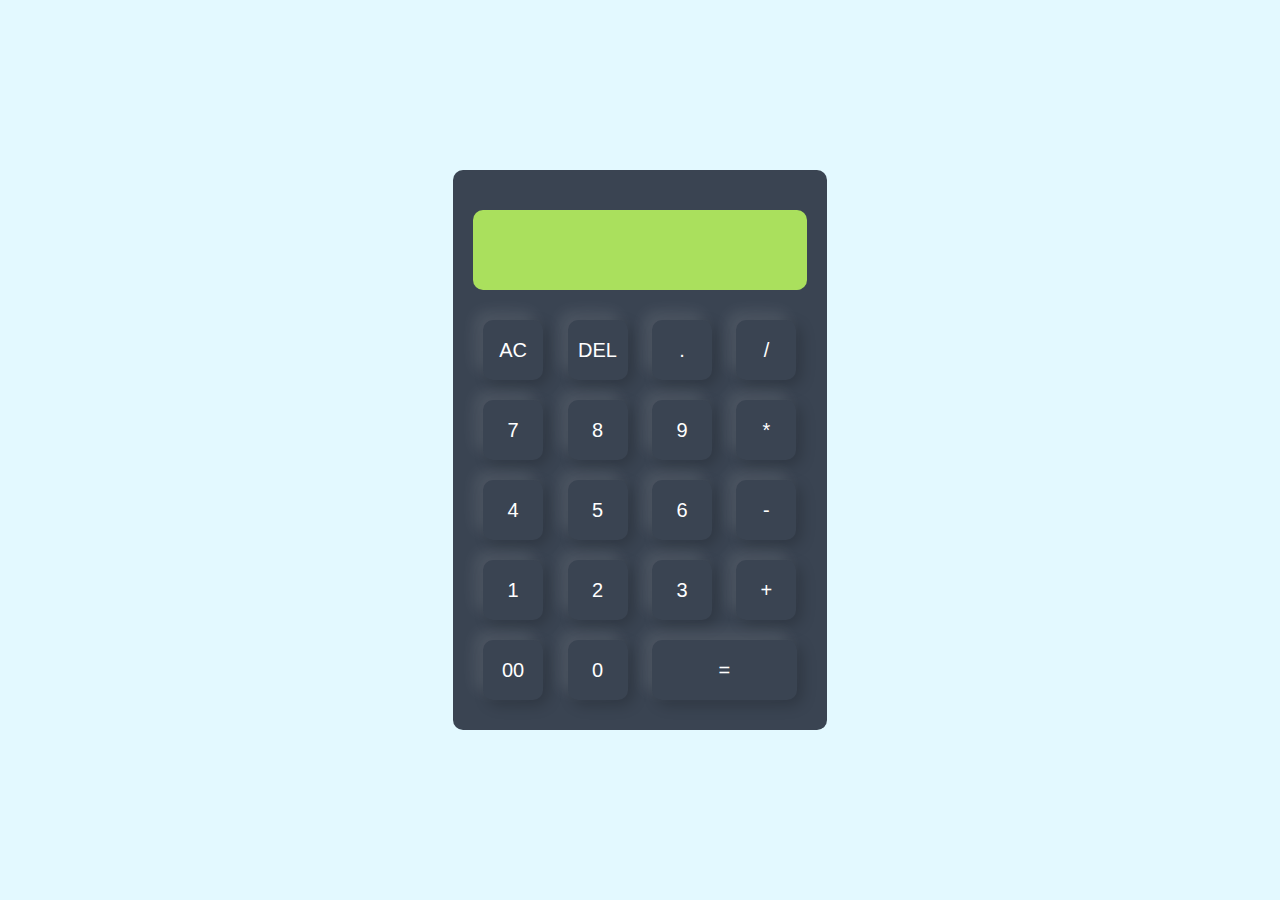
==== Application 2 Calculator/index.html @ 85a52c1a "These are code snippets of the first and second project" ====
<!DOCTYPE html>
<html lang="en">
<head>
    <meta charset="UTF-8">
    <meta name="viewport" content="width=device-width, initial-scale=1.0">
    <title>Document</title>
    <link rel="stylesheet" href = "calcuStyle.css">
</head>
<body>

    <div class="container">
        <div class="calculator">
            <form>
               <div id = "display" class = "display">
                    <input type="text" name = "display">
                </div> 
                <div>
                    <input type="button" value = "AC" onclick="display.value = '' ">
                    <input type="button" value = "DEL" onclick="display.value = display.value.toString().slice(0, -1) ">
                    <input type="button" value = "." onclick="display.value += '.' ">
                    <input type="button" value = "/" onclick="display.value += '/' ">
                </div>
                <div>
                    <input type="button" value = "7" onclick="display.value += '7' ">
                    <input type="button" value = "8" onclick="display.value += '8' ">
                    <input type="button" value = "9" onclick="display.value += '9' ">
                    <input type="button" value = "*" onclick="display.value += '*' ">
                </div>
                <div>
                    <input type="button" value = "4" onclick="display.value += '4' ">
                    <input type="button" value = "5" onclick="display.value += '5' ">
                    <input type="button" value = "6" onclick="display.value += '6' ">
                    <input type="button" value = "-" onclick="display.value += '-' ">
                </div>
                <div>
                    <input type="button" value = "1" onclick="display.value += '1' ">
                    <input type="button" value = "2" onclick="display.value += '2' ">
                    <input type="button" value = "3" onclick="display.value += '3' "> 
                    <input type="button" value = "+" onclick="display.value += '+' ">
                </div>
                <div>
                    <input type="button" value = "00" onclick="display.value += '00' ">
                    <input type="button" value = "0" onclick="display.value += '0' ">
                    <input type="button" value = "=" class = "equals" onclick = "display.value = eval(display.value)">
                </div>
            </form>
        </div>
    </div>
    <script src="calcuScript.js"></script>
</body>
</html>
---- Application 2 Calculator/calcuStyle.css ----
@import url('https://fonts.cdnfonts.com/css/alarm-clock');

*{
    margin:0;
    padding: 0;
    font-family: 'Poppins', sans-serif;
    box-sizing: border-box;
}

.container{
    width: 100%;
    height: 100vh;
    background: #e3f9ff;
    display: flex;
    align-items: center;
    justify-content: center;
}
.calculator{
    background: #3a4452;
    padding: 20px;
    border-radius: 10px;
}

.calculator form input{
    border: 0;
    outline: 0;
    width: 60px;
    height: 60px;
    border-radius: 10px;
    box-shadow: -8px -8px 15px rgba(255, 255, 255, 0.1), 5px 5px 15px rgba(0, 0, 0, 0.2);
    background: transparent;
    font-size: 20px;
    color: #fff;
    cursor: pointer;
    margin: 10px;
}

form .display{
    display: flex;
    justify-content: flex-end;
    margin: 20px 0;
    background-color: #AAE05D;
    border-radius: 10px;
}

form .display input{
        font-family: 'alarm clock';
    text-align: right;
    flex: 1;
    font-size: 45px;
    box-shadow: none;
}

form input.equals{
    width: 145px;
}
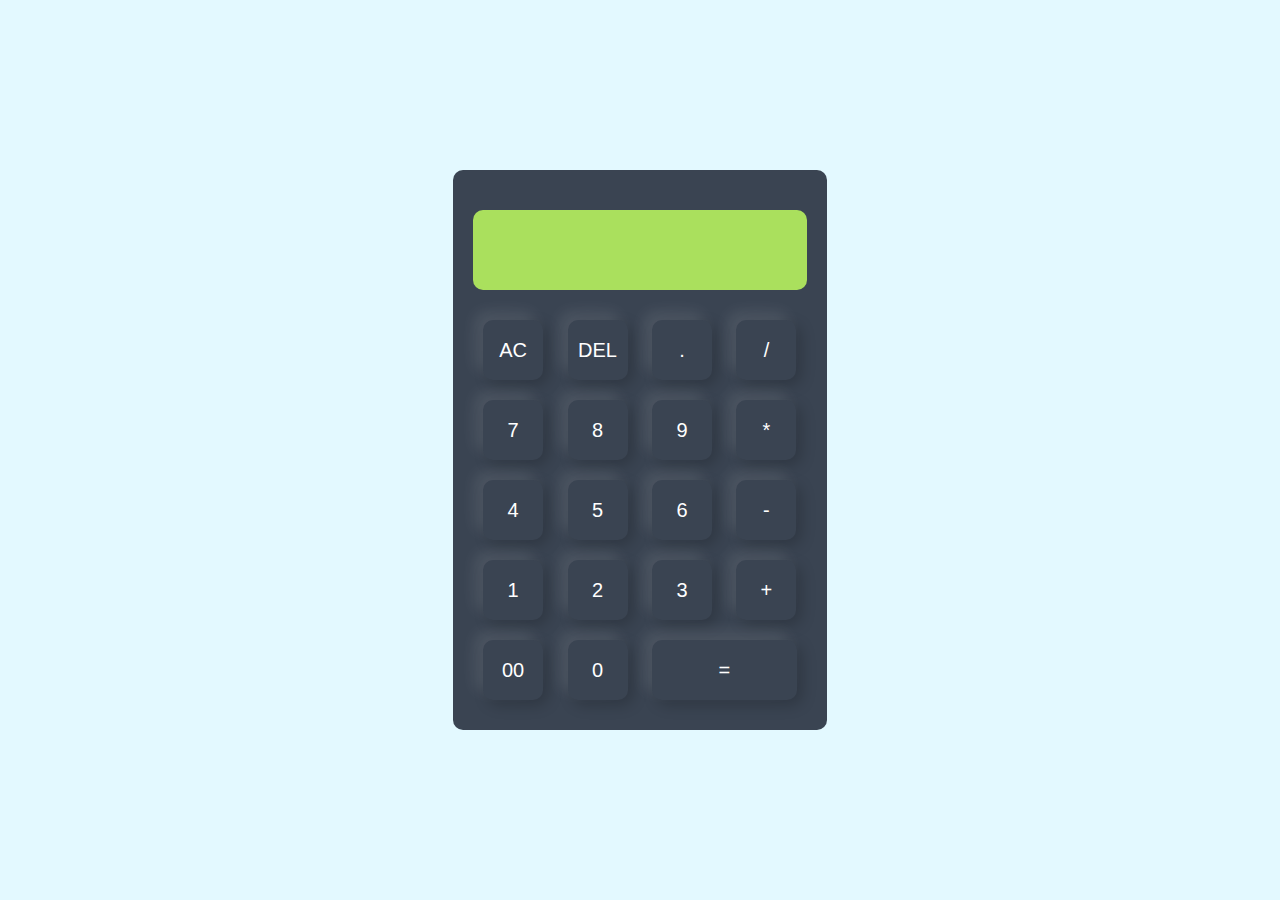
==== commit f55fa73a: "Update index.html" ====
--- a/Application 2 Calculator/index.html
+++ b/Application 2 Calculator/index.html
@@ -8,44 +8,48 @@
 </head>
 <body>
 
-    <div class="container">
+<audio id = "click" src="/Click - Sound Effect (HD).mp3"></audio>
+
+<div class="container">
+    <div class="calcuBorder">
         <div class="calculator">
             <form>
                <div id = "display" class = "display">
                     <input type="text" name = "display">
                 </div> 
                 <div>
-                    <input type="button" value = "AC" onclick="display.value = '' ">
-                    <input type="button" value = "DEL" onclick="display.value = display.value.toString().slice(0, -1) ">
-                    <input type="button" value = "." onclick="display.value += '.' ">
-                    <input type="button" value = "/" onclick="display.value += '/' ">
+                    <input type="button" value = "AC" onclick="clickSound(); display.value = '' " >
+                    <input type="button" value = "DEL" onclick="clickSound(); display.value = display.value.toString().slice(0, -1)" onclick = "clickSound()">
+                    <input type="button" value = "." onclick="clickSound(); display.value += '.' " >
+                    <input type="button" value = "/" onclick="clickSound(); display.value += '/' " onclick = "clickSound()">
                 </div>
                 <div>
-                    <input type="button" value = "7" onclick="display.value += '7' ">
-                    <input type="button" value = "8" onclick="display.value += '8' ">
-                    <input type="button" value = "9" onclick="display.value += '9' ">
-                    <input type="button" value = "*" onclick="display.value += '*' ">
+                    <input type="button" value = "7" onclick="clickSound(); display.value += '7' "> 
+                    <input type="button" value = "8" onclick="clickSound(); display.value += '8' ">
+                    <input type="button" value = "9" onclick="clickSound(); display.value += '9' ">
+                    <input type="button" value = "*" onclick="clickSound(); display.value += '*' ">
                 </div>
                 <div>
-                    <input type="button" value = "4" onclick="display.value += '4' ">
-                    <input type="button" value = "5" onclick="display.value += '5' ">
-                    <input type="button" value = "6" onclick="display.value += '6' ">
-                    <input type="button" value = "-" onclick="display.value += '-' ">
+                    <input type="button" value = "4" onclick="clickSound(); display.value += '4' ">
+                    <input type="button" value = "5" onclick="clickSound(); display.value += '5' ">
+                    <input type="button" value = "6" onclick="clickSound(); display.value += '6' ">
+                    <input type="button" value = "-" onclick="clickSound(); display.value += '-' ">
                 </div>
                 <div>
-                    <input type="button" value = "1" onclick="display.value += '1' ">
-                    <input type="button" value = "2" onclick="display.value += '2' ">
-                    <input type="button" value = "3" onclick="display.value += '3' "> 
-                    <input type="button" value = "+" onclick="display.value += '+' ">
+                    <input type="button" value = "1" onclick="clickSound(); display.value += '1' ">
+                    <input type="button" value = "2" onclick="clickSound(); display.value += '2' ">
+                    <input type="button" value = "3" onclick="clickSound(); display.value += '3' "> 
+                    <input type="button" value = "+" onclick="clickSound(); display.value += '+' ">
                 </div>
                 <div>
-                    <input type="button" value = "00" onclick="display.value += '00' ">
-                    <input type="button" value = "0" onclick="display.value += '0' ">
-                    <input type="button" value = "=" class = "equals" onclick = "display.value = eval(display.value)">
+                    <input type="button" value = "00" onclick="clickSound(); display.value += '00' ">
+                    <input type="button" value = "0" onclick="clickSound(); display.value += '0' ">
+                    <input type="button" value = "=" class = "equals" onclick = "clickSound(); display.value = eval(display.value)">
                 </div>
             </form>
         </div>
     </div>
+</div>
     <script src="calcuScript.js"></script>
 </body>
-</html>+</html>
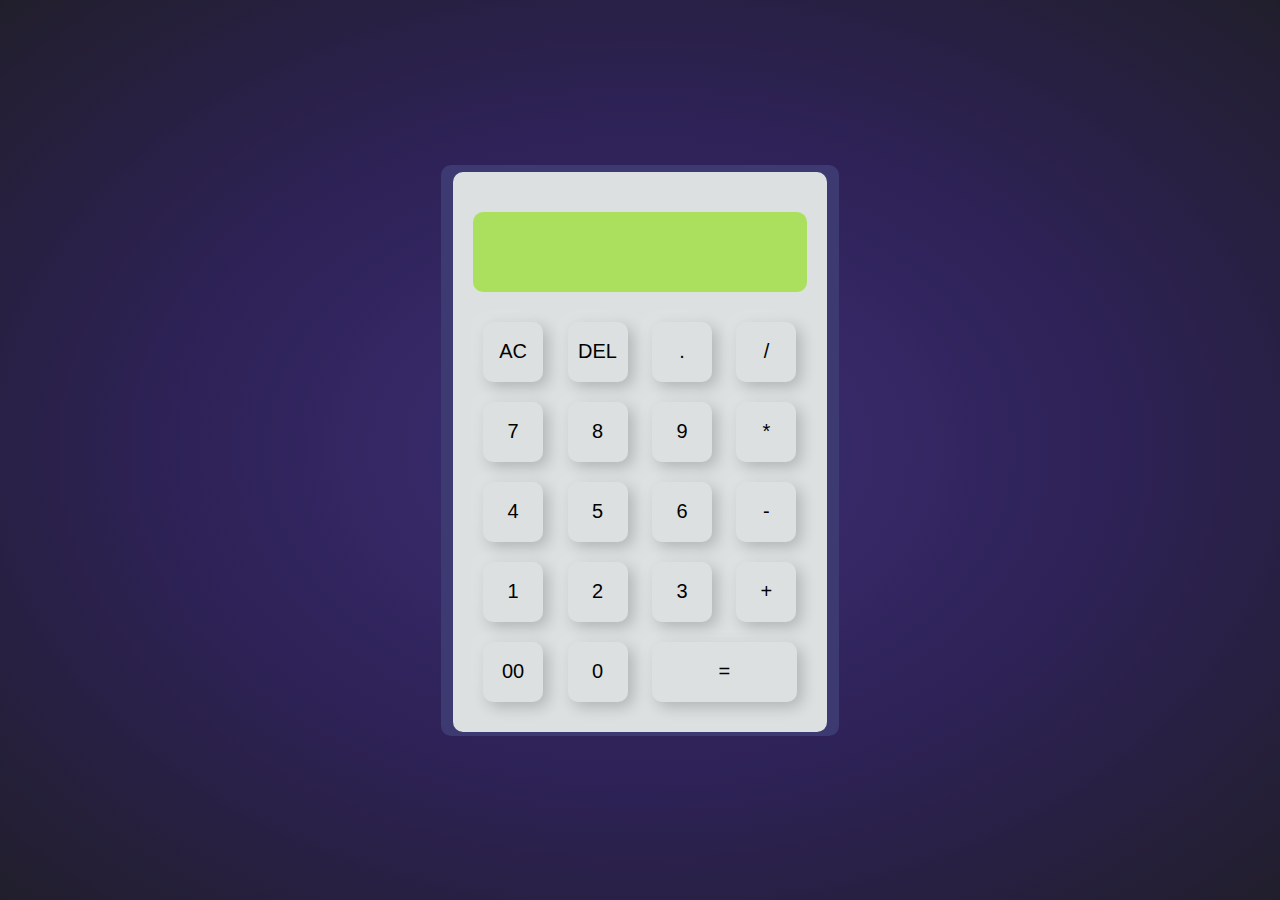
==== commit 723b778f: "Update index.html" ====
--- a/Application 2 Calculator/index.html
+++ b/Application 2 Calculator/index.html
@@ -21,7 +21,7 @@
                     <input type="button" value = "AC" onclick="clickSound(); display.value = '' " >
                     <input type="button" value = "DEL" onclick="clickSound(); display.value = display.value.toString().slice(0, -1)" onclick = "clickSound()">
                     <input type="button" value = "." onclick="clickSound(); display.value += '.' " >
-                    <input type="button" value = "/" onclick="clickSound(); display.value += '/' " onclick = "clickSound()">
+                    <input type="button" value = "/" onclick="clickSound(); display.value += '/' ">
                 </div>
                 <div>
                     <input type="button" value = "7" onclick="clickSound(); display.value += '7' "> 
--- a/Application 2 Calculator/calcuStyle.css
+++ b/Application 2 Calculator/calcuStyle.css
@@ -1,5 +1,3 @@
-@import url('https://fonts.cdnfonts.com/css/alarm-clock');
-
 *{
     margin:0;
     padding: 0;
@@ -10,14 +8,22 @@
 .container{
     width: 100%;
     height: 100vh;
-    background: #e3f9ff;
+    background-image: radial-gradient(#3E2F74, #2E2258, #211E2C);
     display: flex;
     align-items: center;
     justify-content: center;
 }
 .calculator{
-    background: #3a4452;
+    background: #DCE0E0 ;
     padding: 20px;
+    border-radius: 10px;
+}
+.calcuBorder{
+    background: #3D3A71  ;
+    border-bottom: #3D3A71  solid 4.5px;
+    border-right: #3D3A71 solid 12px;
+    border-left: #3D3A71  solid 12px;
+    border-top: #3D3A71 solid 7px;
     border-radius: 10px;
 }
 
@@ -30,9 +36,13 @@
     box-shadow: -8px -8px 15px rgba(255, 255, 255, 0.1), 5px 5px 15px rgba(0, 0, 0, 0.2);
     background: transparent;
     font-size: 20px;
-    color: #fff;
+    color: black;
     cursor: pointer;
     margin: 10px;
+}
+
+.calculator form input:active{
+    transform: scale(0.9); 
 }
 
 form .display{
@@ -44,7 +54,7 @@
 }
 
 form .display input{
-        font-family: 'alarm clock';
+    color: #2C4926;
     text-align: right;
     flex: 1;
     font-size: 45px;
@@ -53,4 +63,4 @@
 
 form input.equals{
     width: 145px;
-}+}
